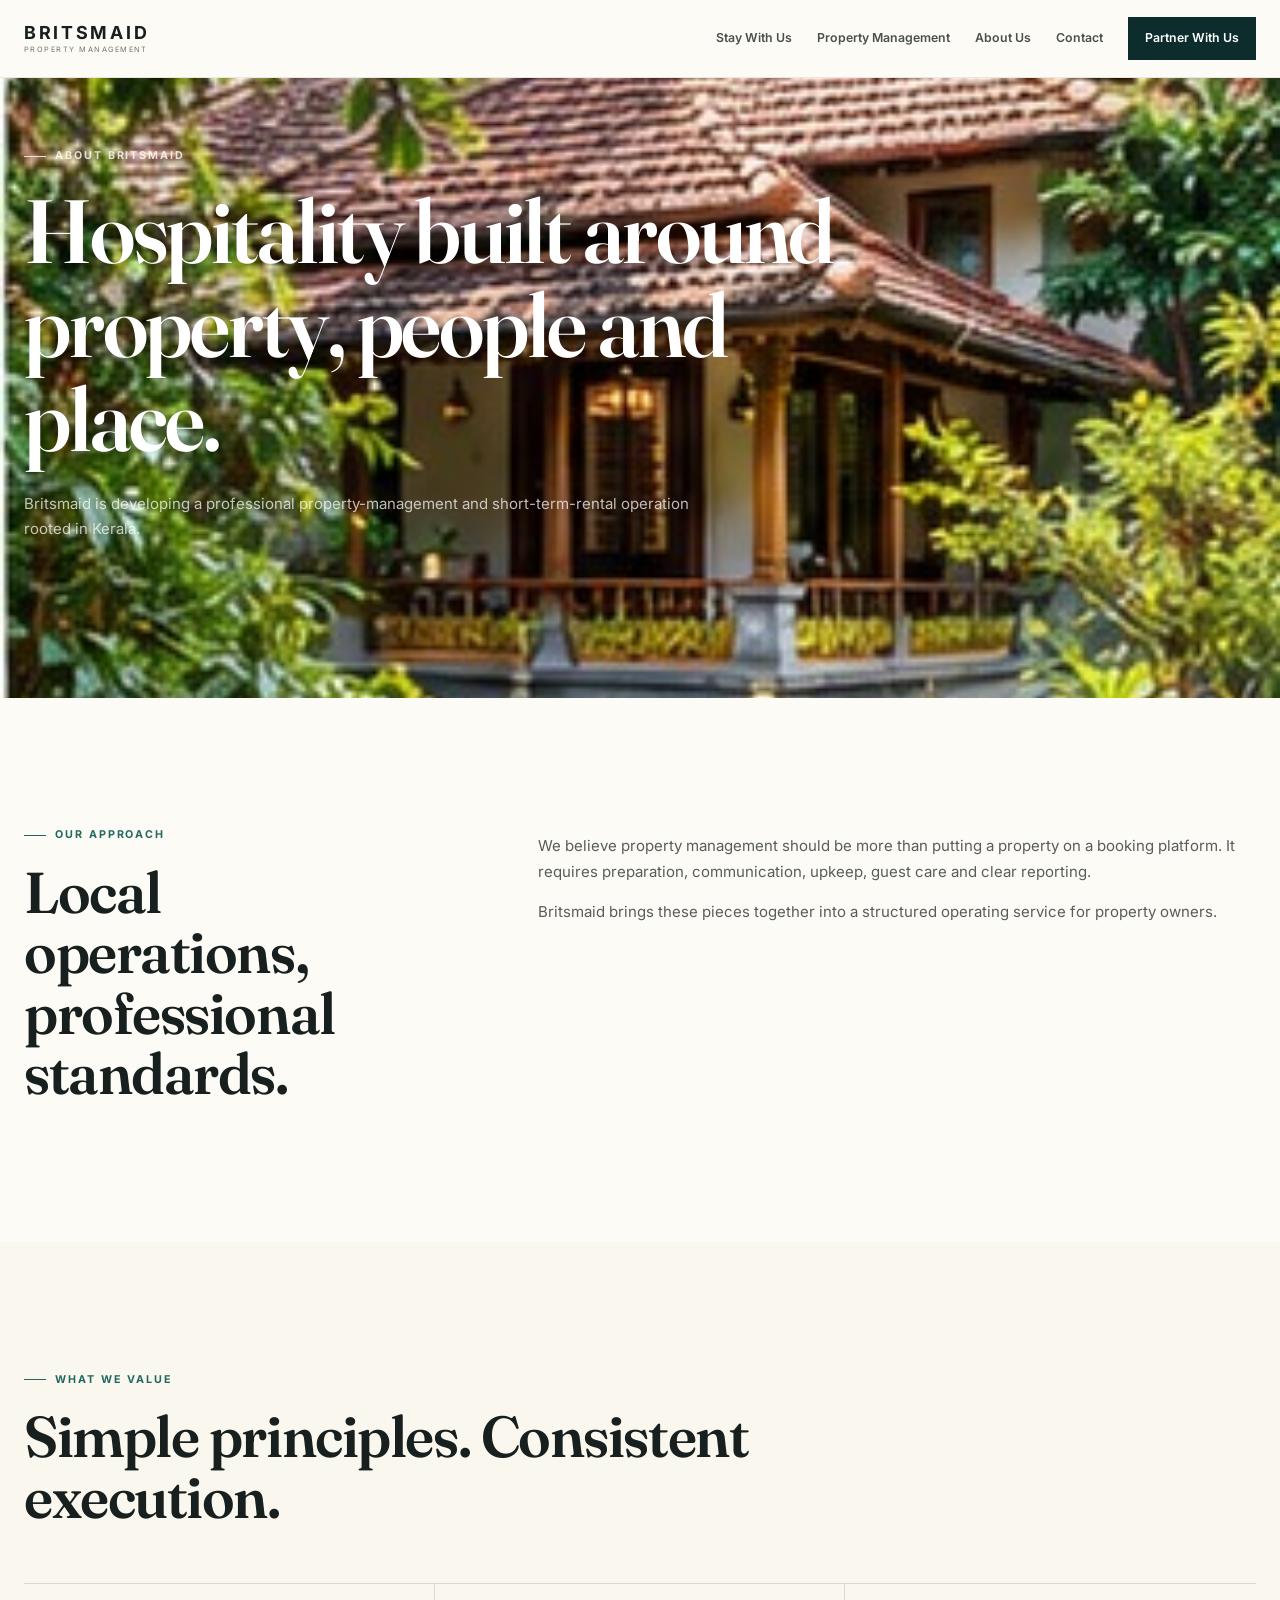
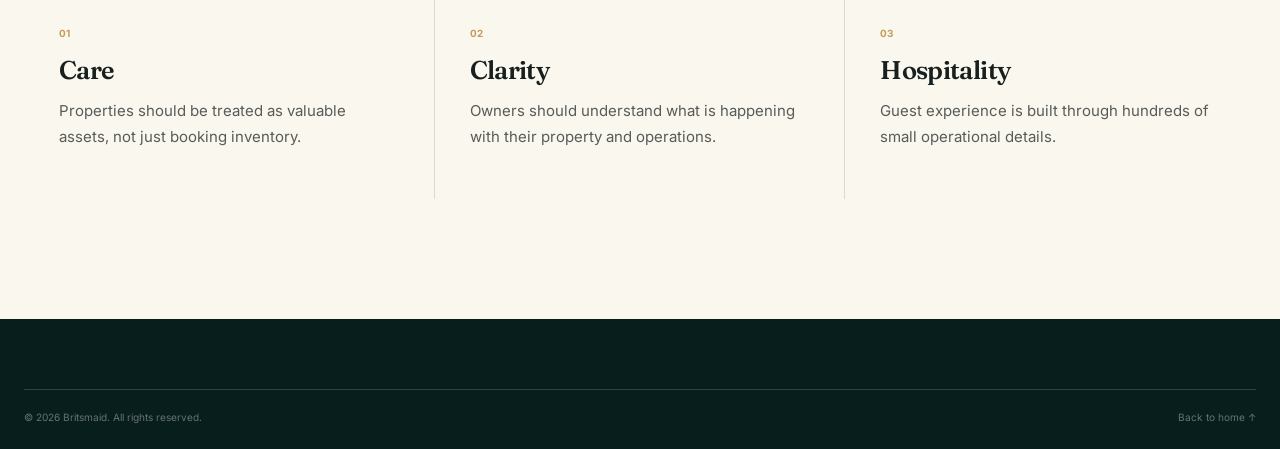
==== about.html @ 3f09ee21 "Add files via upload" ====
<!doctype html><html lang="en"><head><meta charset="utf-8"><meta name="viewport" content="width=device-width,initial-scale=1"><title>About Us — Britsmaid</title><link rel="preconnect" href="https://fonts.googleapis.com"><link rel="preconnect" href="https://fonts.gstatic.com" crossorigin><link href="https://fonts.googleapis.com/css2?family=Fraunces:opsz,wght@9..144,500;9..144,600;9..144,700&family=Inter:wght@400;500;600;700&display=swap" rel="stylesheet"><link rel="stylesheet" href="assets/styles.css"><script src="assets/script.js" defer></script></head><body>
<header class="site-header"><div class="wrap header-inner"><a class="wordmark" href="index.html"><b>BRITSMAID</b><small>PROPERTY MANAGEMENT</small></a><button class="menu-toggle" aria-expanded="false" aria-controls="nav"><i></i><i></i><i></i><span class="sr-only">Menu</span></button><nav id="nav"><a href="index.html#stay">Stay With Us</a><a href="property-management.html">Property Management</a><a href="about.html">About Us</a><a href="index.html#contact">Contact</a><a class="nav-cta" href="partner-with-us.html">Partner With Us</a></nav></div></header>
<main><section class="page-hero"><img src="assets/images/kerala-property.jpg" alt="Kerala architecture and landscape"><div class="shade"></div><div class="wrap page-copy reveal"><span class="eyebrow light">ABOUT BRITSMAID</span><h1>Hospitality built around property, people and place.</h1><p>Britsmaid is developing a professional property-management and short-term-rental operation rooted in Kerala.</p></div></section>
<section class="section"><div class="wrap two-col"><div><span class="eyebrow">OUR APPROACH</span><h2>Local operations, professional standards.</h2></div><div><p>We believe property management should be more than putting a property on a booking platform. It requires preparation, communication, upkeep, guest care and clear reporting.</p><p>Britsmaid brings these pieces together into a structured operating service for property owners.</p></div></div></section>
<section class="sand section"><div class="wrap"><div class="heading reveal"><span class="eyebrow">WHAT WE VALUE</span><h2>Simple principles. Consistent execution.</h2></div><div class="value-grid"><article><b>01</b><h3>Care</h3><p>Properties should be treated as valuable assets, not just booking inventory.</p></article><article><b>02</b><h3>Clarity</h3><p>Owners should understand what is happening with their property and operations.</p></article><article><b>03</b><h3>Hospitality</h3><p>Guest experience is built through hundreds of small operational details.</p></article></div></div></section></main>
<footer><div class="wrap footer-bottom">© 2026 Britsmaid. All rights reserved.<a href="index.html">Back to home ↑</a></div></footer></body></html>
---- assets/styles.css ----
:root{--teal:#0c2d2c;--teal2:#164947;--sand:#faf7ef;--sand2:#efe6d2;--brass:#c79a56;--ink:#17201f;--paper:#fdfbf6;--line:rgba(23,32,31,.14);--max:1240px;--ease:cubic-bezier(.22,.8,.22,1)}
*{box-sizing:border-box}html{scroll-behavior:smooth}body{margin:0;background:var(--paper);color:var(--ink);font:15px/1.7 Inter,system-ui,sans-serif}img{display:block;max-width:100%}a{color:inherit;text-decoration:none}h1,h2,h3{font-family:Fraunces,Georgia,serif;line-height:1.05;letter-spacing:-.025em;font-weight:600}h1{font-size:clamp(3rem,7vw,6.8rem);margin:18px 0 25px}h2{font-size:clamp(2.3rem,4.5vw,4.7rem);margin:18px 0}h3{font-size:clamp(1.45rem,2vw,2.05rem);margin:12px 0}p{color:rgba(23,32,31,.72)}.wrap{width:min(calc(100% - 48px),var(--max));margin:auto}.sr-only{position:absolute;width:1px;height:1px;overflow:hidden;clip:rect(0,0,0,0)}.section{padding:120px 0}.sand{background:var(--sand)}.teal{background:var(--teal);color:#fff}.eyebrow{display:inline-flex;gap:9px;align-items:center;font-size:.67rem;font-weight:700;letter-spacing:.18em;color:#23685f}.eyebrow:before{content:"";width:22px;height:1px;background:currentColor}.light{color:rgba(255,255,255,.8)!important}
.site-header{height:78px;position:sticky;top:0;z-index:20;background:rgba(253,251,246,.9);backdrop-filter:blur(18px);border-bottom:1px solid rgba(0,0,0,.08)}.header-inner{height:100%;display:flex;align-items:center;justify-content:space-between}.wordmark{display:flex;flex-direction:column;line-height:1}.wordmark b{letter-spacing:.15em;font-size:1.12rem}.wordmark small{font-size:.46rem;letter-spacing:.2em;opacity:.6;margin-top:4px}.light-wordmark{color:#fff}.header-inner nav{display:flex;align-items:center;gap:25px;font-size:.77rem;font-weight:600}.header-inner nav a{opacity:.78}.header-inner nav a:hover{opacity:1}.nav-cta{padding:11px 17px;background:var(--teal);color:#fff!important;opacity:1!important}.menu-toggle{display:none;border:0;background:none}.menu-toggle i{display:block;width:23px;height:1px;background:var(--ink);margin:5px}
.hero{min-height:calc(100vh - 78px);position:relative;overflow:hidden;background:#071e1d;color:#fff}.hero-bg,.hero-bg img,.hero-bg .shade{position:absolute;inset:0;width:100%;height:100%}.hero-bg img{object-fit:cover;transform:scale(1.04);transition:transform 1s var(--ease)}.shade{background:linear-gradient(90deg,rgba(5,20,20,.88),rgba(5,20,20,.5) 48%,rgba(5,20,20,.15) 100%),linear-gradient(0deg,rgba(5,20,20,.48),transparent 55%)}.glow{position:absolute;width:45vw;height:45vw;right:-18vw;top:-18vw;border-radius:50%;background:rgba(199,154,86,.14);filter:blur(75px)}.hero-inner{position:relative;z-index:3;min-height:inherit;display:flex;align-items:center}.hero-copy{max-width:760px;padding:80px 0}.hero h1 em{font-style:normal;color:#e7d5ad}.hero-copy p{max-width:610px;color:rgba(255,255,255,.76);font-size:1.04rem}.actions{display:flex;gap:12px;flex-wrap:wrap;margin-top:32px}.btn{display:inline-flex;align-items:center;justify-content:center;min-height:48px;padding:0 21px;border:1px solid transparent;font-size:.75rem;font-weight:700;transition:.3s var(--ease)}.btn:hover{transform:translateY(-2px)}.gold{background:var(--brass);color:#071e1d}.outline{border-color:rgba(255,255,255,.42);color:#fff}.outline:hover{background:rgba(255,255,255,.08)}.vane{position:absolute;z-index:5;right:25%;top:18%;width:92px;transform-origin:50% 85%;filter:drop-shadow(0 8px 10px rgba(0,0,0,.4))}.vane img{width:100%}.scroll-note{position:absolute;z-index:5;bottom:28px;left:50%;transform:translateX(-50%);font-size:.56rem;letter-spacing:.18em;color:rgba(255,255,255,.58);display:flex;gap:13px;align-items:center}.scroll-note span{width:50px;height:1px;background:rgba(255,255,255,.4)}
.intro{padding:125px 0}.intro-grid,.two-col{display:grid;grid-template-columns:.7fr 1.3fr;gap:10vw}.intro-grid h2{max-width:820px}.intro-grid p{max-width:670px}.mark{font:7rem/1 Fraunces,serif;color:var(--sand2);margin-top:45px}.mark span{font:1rem Inter,sans-serif;color:var(--brass);vertical-align:top}.heading{margin-bottom:55px;max-width:830px}.heading.split{display:grid;grid-template-columns:1fr .55fr;gap:8vw;align-items:end;max-width:none}.heading p{max-width:470px}.service-grid{display:grid;grid-template-columns:1fr 1fr;gap:24px}.service{background:#fff;border:1px solid var(--line)}.photo{position:relative;overflow:hidden;background:linear-gradient(135deg,var(--sand2),var(--teal2))}.photo img{width:100%;height:100%;object-fit:cover;transition:transform .8s var(--ease)}.service .photo{aspect-ratio:1.35}.service:hover .photo img,.why:hover img{transform:scale(1.045)}.service .photo b{position:absolute;top:17px;left:17px;width:38px;height:38px;display:grid;place-items:center;background:rgba(8,35,34,.55);color:#fff;border:1px solid rgba(255,255,255,.4);font-size:.7rem}.service-copy{padding:32px 34px 38px}.service-copy p{max-width:600px}.service-copy a,.visual-copy a,.kerala-copy a{font-size:.75rem;font-weight:700;color:#164947}
.properties{display:grid;grid-template-columns:1.2fr .8fr;gap:24px}.property-img{position:relative;display:block;overflow:hidden;aspect-ratio:1.18;background:var(--sand2)}.large .property-img{aspect-ratio:1.38}.property-img img{width:100%;height:100%;object-fit:cover;transition:transform .8s var(--ease)}.property:hover .property-img img{transform:scale(1.045)}.property-img span{position:absolute;top:17px;left:17px;padding:8px 11px;background:rgba(8,35,34,.75);color:#fff;font-size:.56rem;letter-spacing:.14em;font-weight:700}.property-img b{position:absolute;right:17px;bottom:17px;width:45px;height:45px;display:grid;place-items:center;background:var(--brass);color:var(--teal)}.property-info{display:flex;justify-content:space-between;gap:20px;padding:22px 0;border-bottom:1px solid var(--line)}.property-info small{font-size:.59rem;letter-spacing:.14em;font-weight:700;color:#23685f}.property-info p{margin-bottom:0}.property-info>small{align-self:flex-end;white-space:nowrap;color:rgba(23,32,31,.45)}
.owner{display:grid;grid-template-columns:1fr 1fr;background:var(--sand2)}.owner-img{position:relative;min-height:680px;overflow:hidden}.owner-img img{width:100%;height:100%;object-fit:cover}.owner-img span,.kerala-img span{position:absolute;left:27px;bottom:23px;color:rgba(255,255,255,.8);font-size:.57rem;letter-spacing:.15em;font-weight:700}.owner-copy{padding:100px clamp(40px,7vw,110px);align-self:center}.owner-copy h2{max-width:700px}.owner-copy>p{max-width:650px}.owner-copy ul{list-style:none;padding:0;margin:32px 0 20px;border-top:1px solid var(--line)}.owner-copy li{padding:11px 0;border-bottom:1px solid var(--line);font-size:.8rem}.owner-copy i{display:inline-block;width:34px;font-style:normal;font-size:.58rem;font-weight:700;color:#23685f}.owner-copy>a{font-size:.75rem;font-weight:700;color:#164947}
.light-heading h2{color:#fff}.light-heading p{color:rgba(255,255,255,.62)}.process{border-top:1px solid rgba(255,255,255,.18)}.process>div{display:grid;grid-template-columns:95px 1fr;gap:22px;padding:29px 0;border-bottom:1px solid rgba(255,255,255,.18);transition:.3s}.process>div:hover{padding-left:12px;background:rgba(255,255,255,.035)}.process strong{font:2.4rem Fraunces,serif;color:var(--brass)}.process h3{color:#fff;font-size:1.65rem;margin:0 0 4px}.process p{color:rgba(255,255,255,.57);margin:0;max-width:680px}
.why-grid{display:grid;grid-template-columns:repeat(3,1fr);gap:24px}.why{border-top:1px solid var(--line)}.why .photo{aspect-ratio:1.25;margin-bottom:22px}.why>span{font-size:.62rem;font-weight:700;color:var(--brass)}.why h3{margin:7px 0}.kerala{display:grid;grid-template-columns:1.1fr .9fr;background:var(--teal2);color:#fff}.kerala-img{position:relative;min-height:650px;overflow:hidden}.kerala-img img{width:100%;height:100%;object-fit:cover}.kerala-copy{padding:100px clamp(40px,8vw,125px);align-self:center}.kerala-copy h2{color:#fff}.kerala-copy p{color:rgba(255,255,255,.67);max-width:600px}.kerala-copy a{color:#e7d5ad}.cta{min-height:580px;position:relative;display:grid;place-items:center;text-align:center;color:#fff;overflow:hidden;background:#071e1d}.cta.short{min-height:500px}.cta>img{position:absolute;inset:0;width:100%;height:100%;object-fit:cover;opacity:.7}.cta-shade{position:absolute;inset:0;background:rgba(8,35,34,.66)}.cta-copy{position:relative;z-index:2;width:min(760px,calc(100% - 40px))}.cta-copy h2{color:#fff}.cta-copy p{color:rgba(255,255,255,.72)}
footer{background:#071e1d;color:#fff;padding:70px 0 22px}.footer-grid{display:grid;grid-template-columns:1.3fr .7fr .8fr;gap:70px;padding-bottom:55px}.footer-grid p{max-width:360px;color:rgba(255,255,255,.52);font-size:.82rem}.footer-grid>div:last-child>a{display:block;margin-top:10px;color:rgba(255,255,255,.72);font-size:.78rem}.footer-links{display:flex;flex-direction:column;gap:9px;font-size:.78rem;color:rgba(255,255,255,.65)}.footer-links a:hover{color:#fff}.footer-bottom{border-top:1px solid rgba(255,255,255,.16);padding-top:19px;display:flex;justify-content:space-between;color:rgba(255,255,255,.38);font-size:.63rem}
.page-hero{position:relative;min-height:620px;display:flex;align-items:end;overflow:hidden;background:#071e1d;color:#fff}.page-hero>img{position:absolute;inset:0;width:100%;height:100%;object-fit:cover}.page-copy{position:relative;z-index:2;padding-bottom:80px}.page-copy h1{max-width:900px}.page-copy p{max-width:700px;color:rgba(255,255,255,.72)}.detail-grid{display:grid;grid-template-columns:repeat(3,1fr);border-top:1px solid var(--line)}.detail-grid article{padding:34px 28px 45px;border-right:1px solid var(--line);border-bottom:1px solid var(--line)}.detail-grid article:nth-child(3n){border-right:0}.detail-grid b,.value-grid b{font-size:.62rem;color:var(--brass)}.visual-split{display:grid;grid-template-columns:1fr 1fr;min-height:630px}.visual-split>.photo{min-height:630px}.visual-copy{padding:100px clamp(40px,8vw,120px);background:var(--sand2);display:flex;flex-direction:column;justify-content:center}.form-hero{background:var(--teal);color:#fff;padding:110px 0}.form-hero h1{max-width:850px}.form-hero p{color:rgba(255,255,255,.68);max-width:700px}.form-note{border-left:1px solid rgba(255,255,255,.18);padding-left:30px;align-self:end}.form-note b{font:2.5rem Fraunces,serif;color:var(--brass)}.form-note p{color:rgba(255,255,255,.6)}.form-layout{grid-template-columns:1fr 280px}.partner-form fieldset{border:0;border-top:1px solid var(--line);padding:35px 0 55px;margin:0}.partner-form legend{font:1.7rem Fraunces,serif;padding:0 0 28px}.form-grid,.checks{display:grid;grid-template-columns:1fr 1fr;gap:20px}.partner-form label{display:flex;flex-direction:column;gap:8px;font-size:.7rem;font-weight:700}.partner-form input,.partner-form select,.partner-form textarea{border:1px solid var(--line);background:rgba(255,255,255,.4);padding:13px 14px;border-radius:0;outline:0}.checks label{flex-direction:row;align-items:center;padding:12px;border:1px solid var(--line);font-weight:500}.checks input{width:auto}.form-aside{position:sticky;top:105px;height:max-content}.form-aside p{font-size:.77rem;border-bottom:1px solid var(--line);padding:17px 0}.form-aside b{color:var(--brass);margin-right:10px}.value-grid{display:grid;grid-template-columns:repeat(3,1fr);border-top:1px solid var(--line)}.value-grid article{padding:35px;border-right:1px solid var(--line)}.value-grid article:last-child{border-right:0}
.reveal{opacity:0;transform:translateY(24px);transition:opacity .8s var(--ease),transform .8s var(--ease)}.reveal.visible{opacity:1;transform:none}
@media(max-width:980px){.header-inner nav a:not(.nav-cta){display:none}.menu-toggle{display:block}.header-inner nav{display:none;position:absolute;right:15px;top:68px;width:250px;padding:15px;background:var(--paper);border:1px solid var(--line);box-shadow:0 18px 50px rgba(0,0,0,.12);flex-direction:column;align-items:stretch}.header-inner nav.open{display:flex}.header-inner nav a:not(.nav-cta){display:block;padding:9px}.nav-cta{text-align:center}.intro-grid,.two-col,.heading.split,.owner,.kerala,.visual-split{grid-template-columns:1fr}.service-grid,.properties{grid-template-columns:1fr}.why-grid{grid-template-columns:1fr 1fr}.detail-grid{grid-template-columns:1fr 1fr}.detail-grid article:nth-child(3n){border-right:1px solid var(--line)}.detail-grid article:nth-child(2n){border-right:0}.footer-grid{grid-template-columns:1fr 1fr}.form-layout{grid-template-columns:1fr}.form-aside{position:static}.vane{right:18%;top:22%}}
@media(max-width:640px){.wrap{width:calc(100% - 30px)}.site-header{height:68px}.hero{min-height:calc(100svh - 68px)}.hero-copy{padding:60px 0 90px}.hero h1{font-size:clamp(2.7rem,13vw,4.3rem)}.hero-copy p{font-size:.94rem}.vane{width:65px;right:16%;top:27%}.scroll-note{display:none}.section,.intro{padding:80px 0}.why-grid,.detail-grid,.value-grid,.form-grid,.checks{grid-template-columns:1fr}.detail-grid article{border-right:0!important}.owner-img,.kerala-img,.visual-split>.photo{min-height:390px}.owner-copy,.kerala-copy,.visual-copy{padding:65px 30px}.property-info{display:block}.property-info>small{display:block;margin-top:12px}.footer-grid{grid-template-columns:1fr;gap:35px}.footer-bottom{flex-direction:column;gap:10px}.page-hero{min-height:540px}.page-copy{padding-bottom:55px}.form-hero{padding:80px 0}.form-hero h1{font-size:clamp(2.8rem,12vw,4rem)}}
@media(prefers-reduced-motion:reduce){html{scroll-behavior:auto}.reveal{opacity:1;transform:none}.hero-bg img,.photo img{transition:none}}
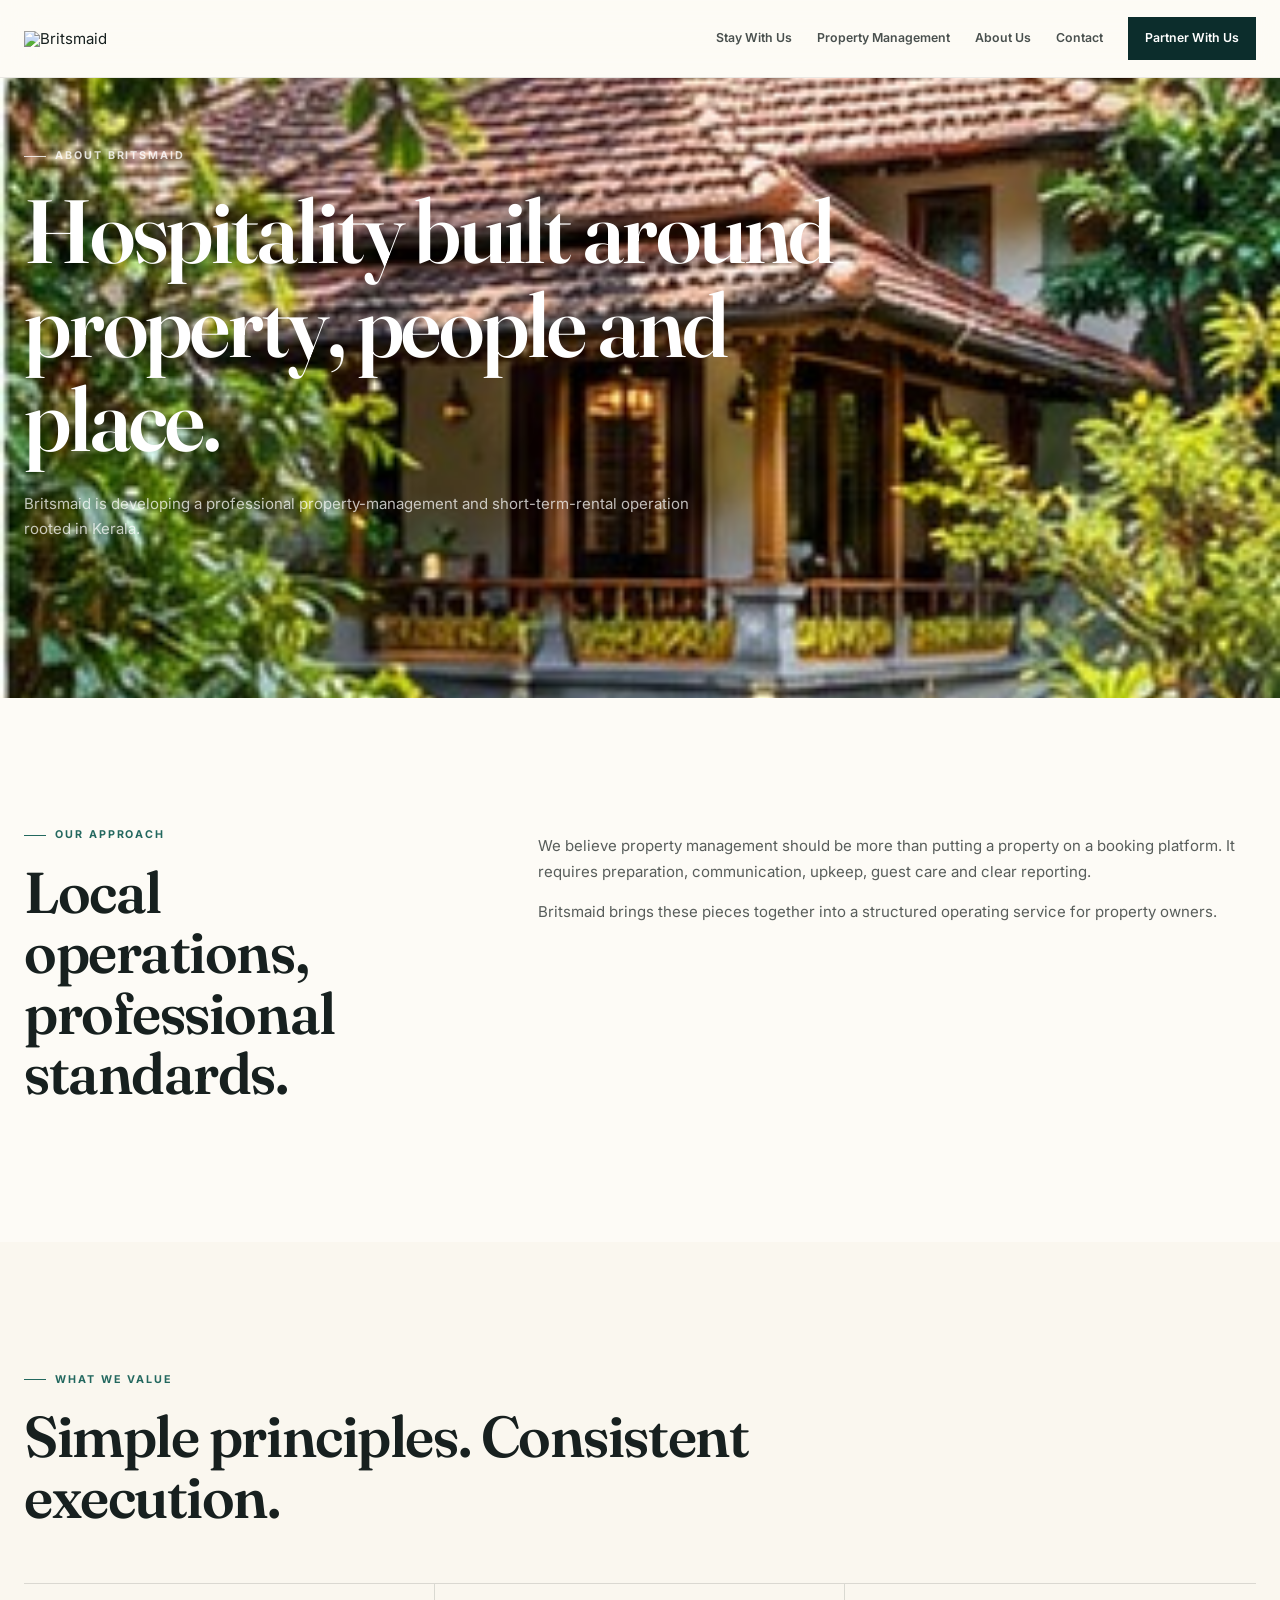
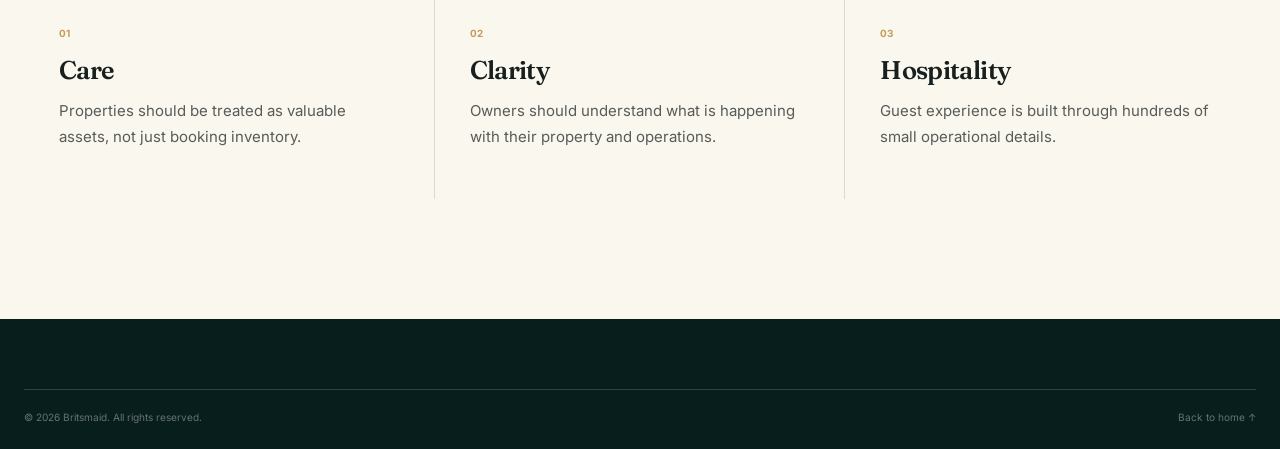
==== commit 385e0737: "Update about.html" ====
--- a/about.html
+++ b/about.html
@@ -1,6 +1,8 @@
-<!doctype html><html lang="en"><head><meta charset="utf-8"><meta name="viewport" content="width=device-width,initial-scale=1"><title>About Us — Britsmaid</title><link rel="preconnect" href="https://fonts.googleapis.com"><link rel="preconnect" href="https://fonts.gstatic.com" crossorigin><link href="https://fonts.googleapis.com/css2?family=Fraunces:opsz,wght@9..144,500;9..144,600;9..144,700&family=Inter:wght@400;500;600;700&display=swap" rel="stylesheet"><link rel="stylesheet" href="assets/styles.css"><script src="assets/script.js" defer></script></head><body>
-<header class="site-header"><div class="wrap header-inner"><a class="wordmark" href="index.html"><b>BRITSMAID</b><small>PROPERTY MANAGEMENT</small></a><button class="menu-toggle" aria-expanded="false" aria-controls="nav"><i></i><i></i><i></i><span class="sr-only">Menu</span></button><nav id="nav"><a href="index.html#stay">Stay With Us</a><a href="property-management.html">Property Management</a><a href="about.html">About Us</a><a href="index.html#contact">Contact</a><a class="nav-cta" href="partner-with-us.html">Partner With Us</a></nav></div></header>
+<!doctype html><html lang="en"><head><meta charset="utf-8"><meta name="viewport" content="width=device-width,initial-scale=1"><title>About Us — Britsmaid</title><link rel="icon" type="image/png" href="assets/images/britsmaid-icon.png"><link rel="preconnect" href="https://fonts.googleapis.com"><link rel="preconnect" href="https://fonts.gstatic.com" crossorigin><link href="https://fonts.googleapis.com/css2?family=Fraunces:opsz,wght@9..144,500;9..144,600;9..144,700&family=Inter:wght@400;500;600;700&display=swap" rel="stylesheet"><link rel="stylesheet" href="assets/styles.css"><script src="assets/script.js" defer></script></head><body>
+<header class="site-header"><div class="wrap header-inner"><a class="wordmark" href="index.html">
+    <img src="assets/images/britsmaid-logo.png" alt="Britsmaid">
+</a><button class="menu-toggle" aria-expanded="false" aria-controls="nav"><i></i><i></i><i></i><span class="sr-only">Menu</span></button><nav id="nav"><a href="index.html#stay">Stay With Us</a><a href="property-management.html">Property Management</a><a href="about.html">About Us</a><a href="index.html#contact">Contact</a><a class="nav-cta" href="partner-with-us.html">Partner With Us</a></nav></div></header>
 <main><section class="page-hero"><img src="assets/images/kerala-property.jpg" alt="Kerala architecture and landscape"><div class="shade"></div><div class="wrap page-copy reveal"><span class="eyebrow light">ABOUT BRITSMAID</span><h1>Hospitality built around property, people and place.</h1><p>Britsmaid is developing a professional property-management and short-term-rental operation rooted in Kerala.</p></div></section>
 <section class="section"><div class="wrap two-col"><div><span class="eyebrow">OUR APPROACH</span><h2>Local operations, professional standards.</h2></div><div><p>We believe property management should be more than putting a property on a booking platform. It requires preparation, communication, upkeep, guest care and clear reporting.</p><p>Britsmaid brings these pieces together into a structured operating service for property owners.</p></div></div></section>
 <section class="sand section"><div class="wrap"><div class="heading reveal"><span class="eyebrow">WHAT WE VALUE</span><h2>Simple principles. Consistent execution.</h2></div><div class="value-grid"><article><b>01</b><h3>Care</h3><p>Properties should be treated as valuable assets, not just booking inventory.</p></article><article><b>02</b><h3>Clarity</h3><p>Owners should understand what is happening with their property and operations.</p></article><article><b>03</b><h3>Hospitality</h3><p>Guest experience is built through hundreds of small operational details.</p></article></div></div></section></main>
-<footer><div class="wrap footer-bottom">© 2026 Britsmaid. All rights reserved.<a href="index.html">Back to home ↑</a></div></footer></body></html>+<footer><div class="wrap footer-bottom">© 2026 Britsmaid. All rights reserved.<a href="index.html">Back to home ↑</a></div></footer></body></html>
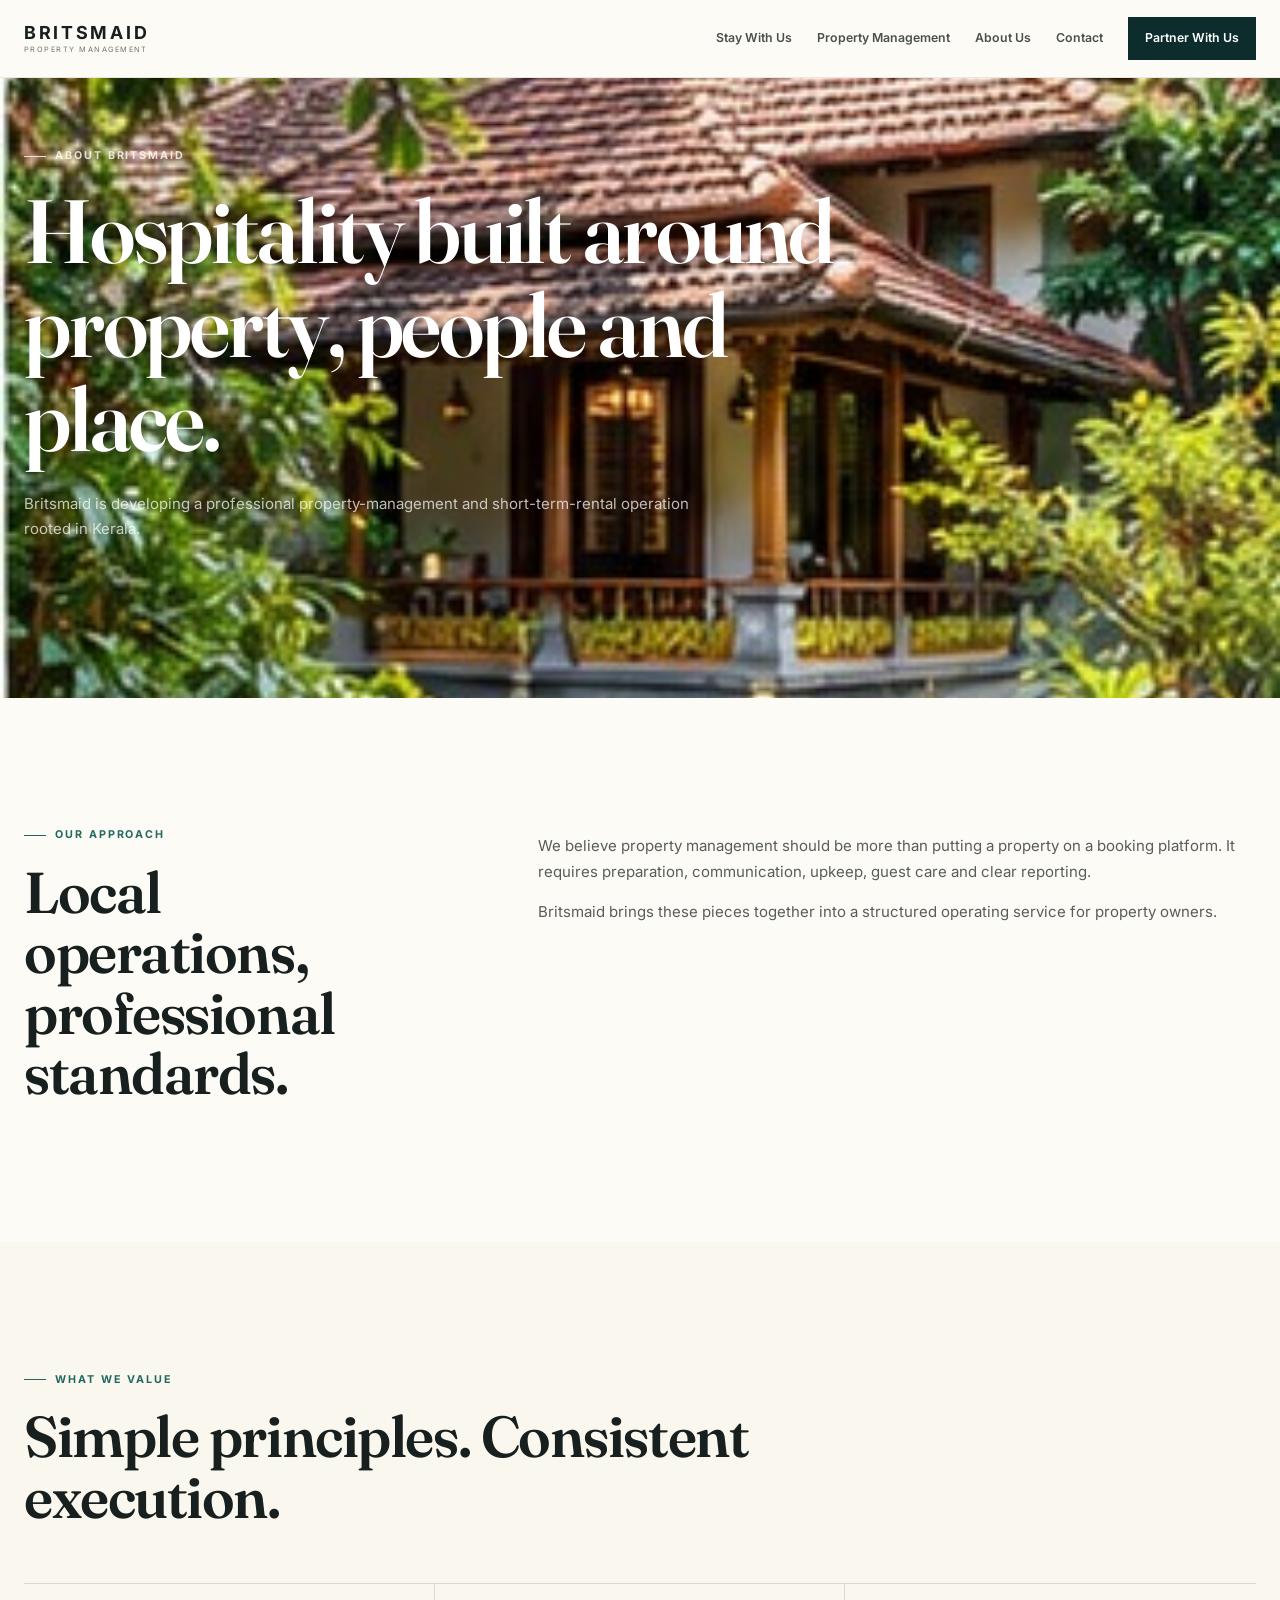
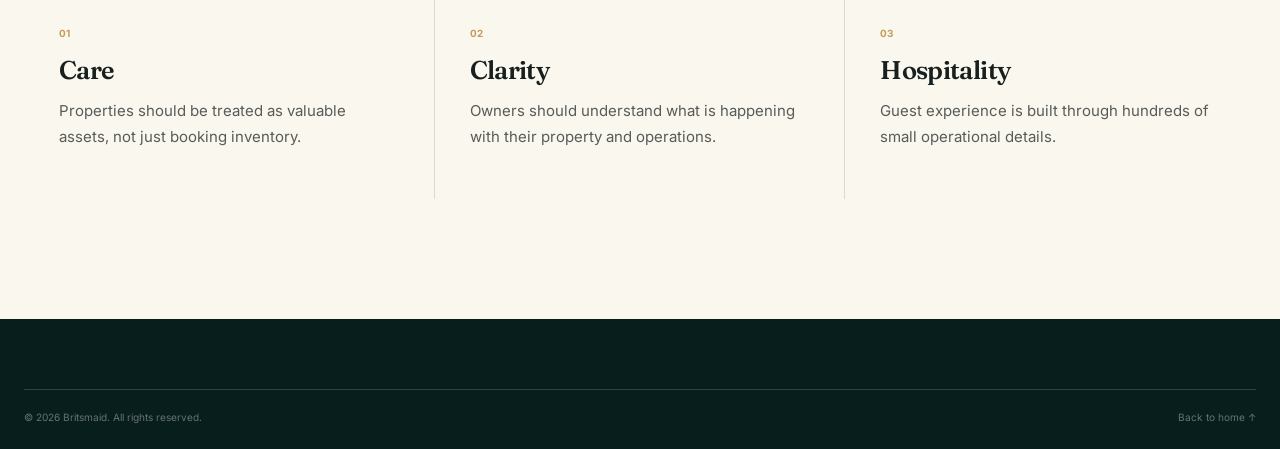
==== commit 71002cf2: "Add files via upload" ====
--- a/about.html
+++ b/about.html
@@ -1,8 +1,6 @@
-<!doctype html><html lang="en"><head><meta charset="utf-8"><meta name="viewport" content="width=device-width,initial-scale=1"><title>About Us — Britsmaid</title><link rel="icon" type="image/png" href="assets/images/britsmaid-icon.png"><link rel="preconnect" href="https://fonts.googleapis.com"><link rel="preconnect" href="https://fonts.gstatic.com" crossorigin><link href="https://fonts.googleapis.com/css2?family=Fraunces:opsz,wght@9..144,500;9..144,600;9..144,700&family=Inter:wght@400;500;600;700&display=swap" rel="stylesheet"><link rel="stylesheet" href="assets/styles.css"><script src="assets/script.js" defer></script></head><body>
-<header class="site-header"><div class="wrap header-inner"><a class="wordmark" href="index.html">
-    <img src="assets/images/britsmaid-logo.png" alt="Britsmaid">
-</a><button class="menu-toggle" aria-expanded="false" aria-controls="nav"><i></i><i></i><i></i><span class="sr-only">Menu</span></button><nav id="nav"><a href="index.html#stay">Stay With Us</a><a href="property-management.html">Property Management</a><a href="about.html">About Us</a><a href="index.html#contact">Contact</a><a class="nav-cta" href="partner-with-us.html">Partner With Us</a></nav></div></header>
+<!doctype html><html lang="en"><head><meta charset="utf-8"><meta name="viewport" content="width=device-width,initial-scale=1"><title>About Us — Britsmaid</title><link rel="preconnect" href="https://fonts.googleapis.com"><link rel="preconnect" href="https://fonts.gstatic.com" crossorigin><link href="https://fonts.googleapis.com/css2?family=Fraunces:opsz,wght@9..144,500;9..144,600;9..144,700&family=Inter:wght@400;500;600;700&display=swap" rel="stylesheet"><link rel="stylesheet" href="assets/styles.css"><script src="assets/script.js" defer></script></head><body>
+<header class="site-header"><div class="wrap header-inner"><a class="wordmark" href="index.html"><b>BRITSMAID</b><small>PROPERTY MANAGEMENT</small></a><button class="menu-toggle" aria-expanded="false" aria-controls="nav"><i></i><i></i><i></i><span class="sr-only">Menu</span></button><nav id="nav"><a href="index.html#stay">Stay With Us</a><a href="property-management.html">Property Management</a><a href="about.html">About Us</a><a href="index.html#contact">Contact</a><a class="nav-cta" href="partner-with-us.html">Partner With Us</a></nav></div></header>
 <main><section class="page-hero"><img src="assets/images/kerala-property.jpg" alt="Kerala architecture and landscape"><div class="shade"></div><div class="wrap page-copy reveal"><span class="eyebrow light">ABOUT BRITSMAID</span><h1>Hospitality built around property, people and place.</h1><p>Britsmaid is developing a professional property-management and short-term-rental operation rooted in Kerala.</p></div></section>
 <section class="section"><div class="wrap two-col"><div><span class="eyebrow">OUR APPROACH</span><h2>Local operations, professional standards.</h2></div><div><p>We believe property management should be more than putting a property on a booking platform. It requires preparation, communication, upkeep, guest care and clear reporting.</p><p>Britsmaid brings these pieces together into a structured operating service for property owners.</p></div></div></section>
 <section class="sand section"><div class="wrap"><div class="heading reveal"><span class="eyebrow">WHAT WE VALUE</span><h2>Simple principles. Consistent execution.</h2></div><div class="value-grid"><article><b>01</b><h3>Care</h3><p>Properties should be treated as valuable assets, not just booking inventory.</p></article><article><b>02</b><h3>Clarity</h3><p>Owners should understand what is happening with their property and operations.</p></article><article><b>03</b><h3>Hospitality</h3><p>Guest experience is built through hundreds of small operational details.</p></article></div></div></section></main>
-<footer><div class="wrap footer-bottom">© 2026 Britsmaid. All rights reserved.<a href="index.html">Back to home ↑</a></div></footer></body></html>
+<footer><div class="wrap footer-bottom">© 2026 Britsmaid. All rights reserved.<a href="index.html">Back to home ↑</a></div></footer></body></html>
